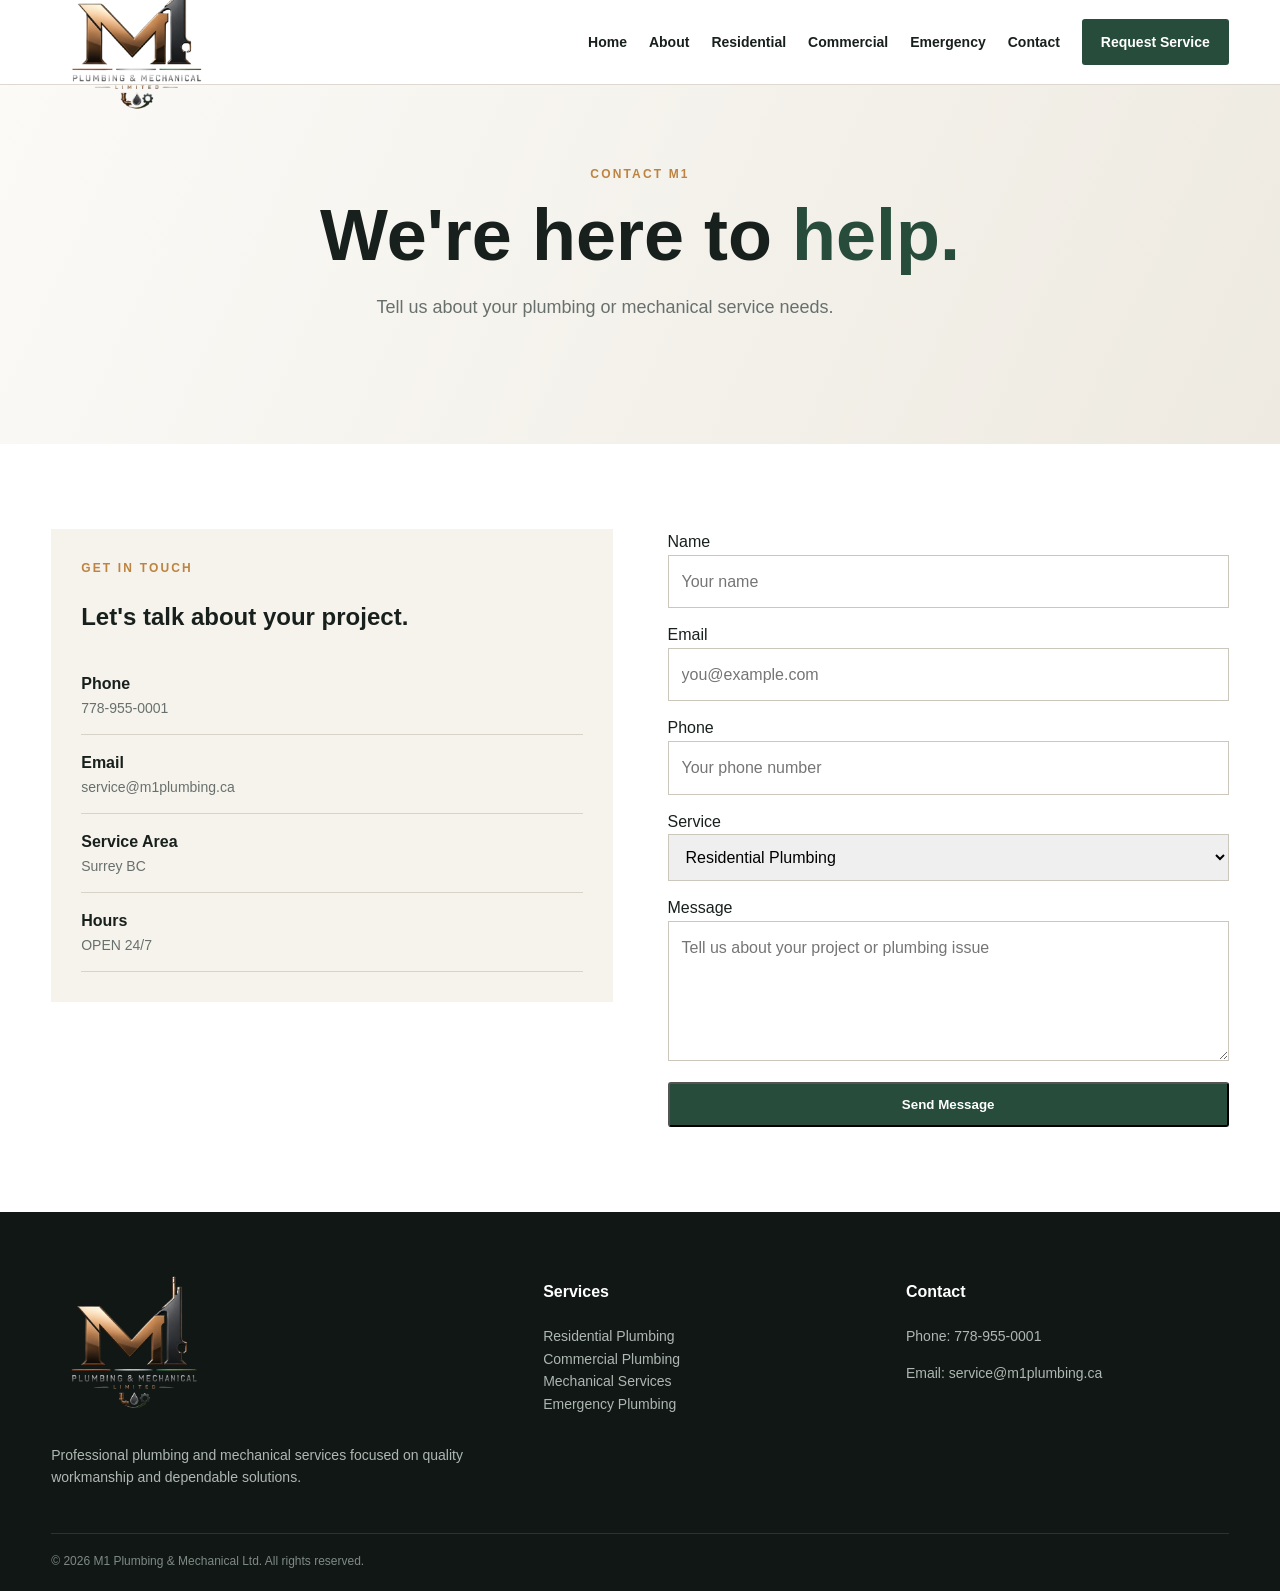
==== contact.html @ b230b08d "Add files via upload" ====
<!doctype html><html lang="en"><head><meta charset="utf-8"><meta name="viewport" content="width=device-width,initial-scale=1"><title>Contact | M1 Plumbing & Mechanical Ltd.</title><link rel="stylesheet" href="style.css"></head><body><header><div class="container nav"><a href="index.html"><img class="logo" src="m1-logo.png" alt="M1 Plumbing & Mechanical Ltd."></a><nav class="links"><a href="index.html">Home</a><a href="about.html">About</a><a href="residential.html">Residential</a><a href="commercial.html">Commercial</a><a href="emergency.html">Emergency</a><a href="contact.html">Contact</a><a class="call" href="contact.html">Request Service</a></nav></div></header><main><section class="hero"><div class="container"><div class="head"><div class="eyebrow">Contact M1</div><h1>We're here to <span>help.</span></h1><p>Tell us about your plumbing or mechanical service needs.</p></div></div></section>
<section><div class="container formGrid"><div class="contactBox"><div class="eyebrow">Get In Touch</div><h2>Let's talk about your project.</h2>
<div class="row"><b>Phone</b><span>778-955-0001</span></div><div class="row"><b>Email</b><span>service@m1plumbing.ca</span></div>
<div class="row"><b>Service Area</b><span>Surrey BC</span></div><div class="row"><b>Hours</b><span>OPEN 24/7</span></div></div>
<form class="form"><label>Name<input placeholder="Your name"></label><label>Email<input type="email" placeholder="you@example.com"></label>
<label>Phone<input placeholder="Your phone number"></label>
<label>Service<select>
<option>Residential Plumbing</option>
<option>Commercial Plumbing</option>
<option>Emergency Plumbing</option>
<option>Mechanical Services</option></select></label>
<label>Message<textarea placeholder="Tell us about your project or plumbing issue"></textarea></label><button class="btn primary" type="button">Send Message</button></form></div></section></main>
<footer><div class="container foot"><div><img src="m1-logo.png" alt="M1 Plumbing & Mechanical Ltd.">
<p>Professional plumbing and mechanical services focused on quality workmanship and dependable solutions.</p></div>
<div><h4>Services</h4><ul><li>Residential Plumbing</li><li>Commercial Plumbing</li><li>Mechanical Services</li><li>Emergency Plumbing</li></ul></div>
<div><h4>Contact</h4><p>Phone: 778-955-0001</p><p>Email: service@m1plumbing.ca</p></div></div>
<div class="container copy">© 2026 M1 Plumbing & Mechanical Ltd. All rights reserved.</div></footer></body></html>
---- style.css ----
*{box-sizing:border-box}
body{margin:0;
font-family:Arial,Helvetica,sans-serif;
color:#18201d;
line-height:1.6}
.visual {
    display: flex;
    align-items: center;
    justify-content: center;
}

.van-image {
    width: 100%;
    max-width: 650px;
    height: auto;
    display: block;
    object-fit: cover;
}
a{text-decoration:none;color:inherit}.container{width:min(1180px,92%);margin:auto}
header{position:sticky;top:0;background:#fff;border-bottom:1px solid #ddd9d0;z-index:10}
.nav{height:84px;display:flex;align-items:center;justify-content:space-between}
.logo{width:170px}.links{display:flex;gap:22px;align-items:center;font-size:14px;font-weight:700}
.links a:hover{color:#bd8340}.call,.primary{background:#274c3b;color:#fff;padding:12px 19px;border-radius:3px}
.hero{padding:80px 0;background:linear-gradient(115deg,#fbfaf7,#eeeae1)}
.heroGrid,.split,.formGrid{display:grid;grid-template-columns:1fr 1fr;gap:55px;align-items:center}
.eyebrow{text-transform:uppercase;letter-spacing:.18em;color:#bd8340;font-size:12px;font-weight:800}
.hero h1{font-size:clamp(44px,6vw,72px);line-height:1;margin:15px 0 22px}.hero h1 span,h2 span{color:#274c3b}
.hero p{font-size:18px;color:#68706d;max-width:650px}.buttons{display:flex;gap:12px;flex-wrap:wrap;margin-top:25px}
.btn{display:inline-block;padding:13px 22px;border-radius:3px;font-weight:800}.gold{background:#bd8340;color:#fff}
.outline{border:1px solid #aaa69e}
.visual{
	min-height:250px;
	background:linear-gradient(135deg,#294936,#101814);
	display:grid;
	place-items:center
	}
.visual img{width:100%; height: 100%}section{padding:85px 0}.cream{background:#f6f3ec}
.head{text-align:center;max-width:720px;margin:0 auto 42px}
.head h2{font-size:clamp(34px,4vw,52px);line-height:1.05;margin:10px 0}.head p,.card p,.service p,.copy p{color:#68706d}
.grid4{display:grid;grid-template-columns:repeat(4,1fr);gap:18px}
.card{background:#fff;border:1px solid #ddd9d0;padding:28px;min-height:210px}
.icon{width:45px;height:45px;border:1px solid #bd8340;border-radius:50%;display:grid;place-items:center;color:#bd8340;font-weight:800;margin-bottom:18px}
.photo{min-height:390px;background:linear-gradient(145deg,#294936,#111814);display:grid;place-items:center;color:#fff;text-align:center;padding:30px}
.serviceGrid{display:grid;grid-template-columns:repeat(3,1fr);gap:18px}.service{border:1px solid #ddd9d0;padding:25px;background:#fff}
.banner{background:#18201d;color:#fff;padding:60px 0}.bannerIn{display:flex;justify-content:space-between;align-items:center;gap:25px}
.banner h2{font-size:40px;line-height:1;margin:0}.formGrid{align-items:start}.contactBox{background:#f6f3ec;padding:30px}
.row{padding:15px 0;border-bottom:1px solid #d8d3c9}.row span{display:block;color:#68706d;font-size:14px}.form{display:grid;gap:14px}
.form input,.form textarea,.form select{width:100%;padding:13px;border:1px solid #ccc7bd;font:inherit}
.form textarea{min-height:140px}footer{background:#111715;color:#fff;padding:45px 0 20px}
.foot{display:grid;grid-template-columns:1.4fr 1fr 1fr;gap:40px}
.foot img{width:165px}.foot p,.foot li{color:#aeb7b2;font-size:14px}
.foot ul{list-style:none;padding:0}.copy{border-top:1px solid #2b3530;margin-top:30px;padding-top:18px;color:#7f8a84;font-size:12px}@media(max-width:850px)
{.links a:not(.call){display:none}.heroGrid,.split,.formGrid{grid-template-columns:1fr}
.grid4{grid-template-columns:1fr 1fr}.serviceGrid{grid-template-columns:1fr 1fr}
.foot{grid-template-columns:1fr 1fr}.bannerIn{flex-direction:column;align-items:flex-start}}@media(max-width:560px)
{.grid4,.serviceGrid,.foot{grid-template-columns:1fr}.logo{width:145px}}
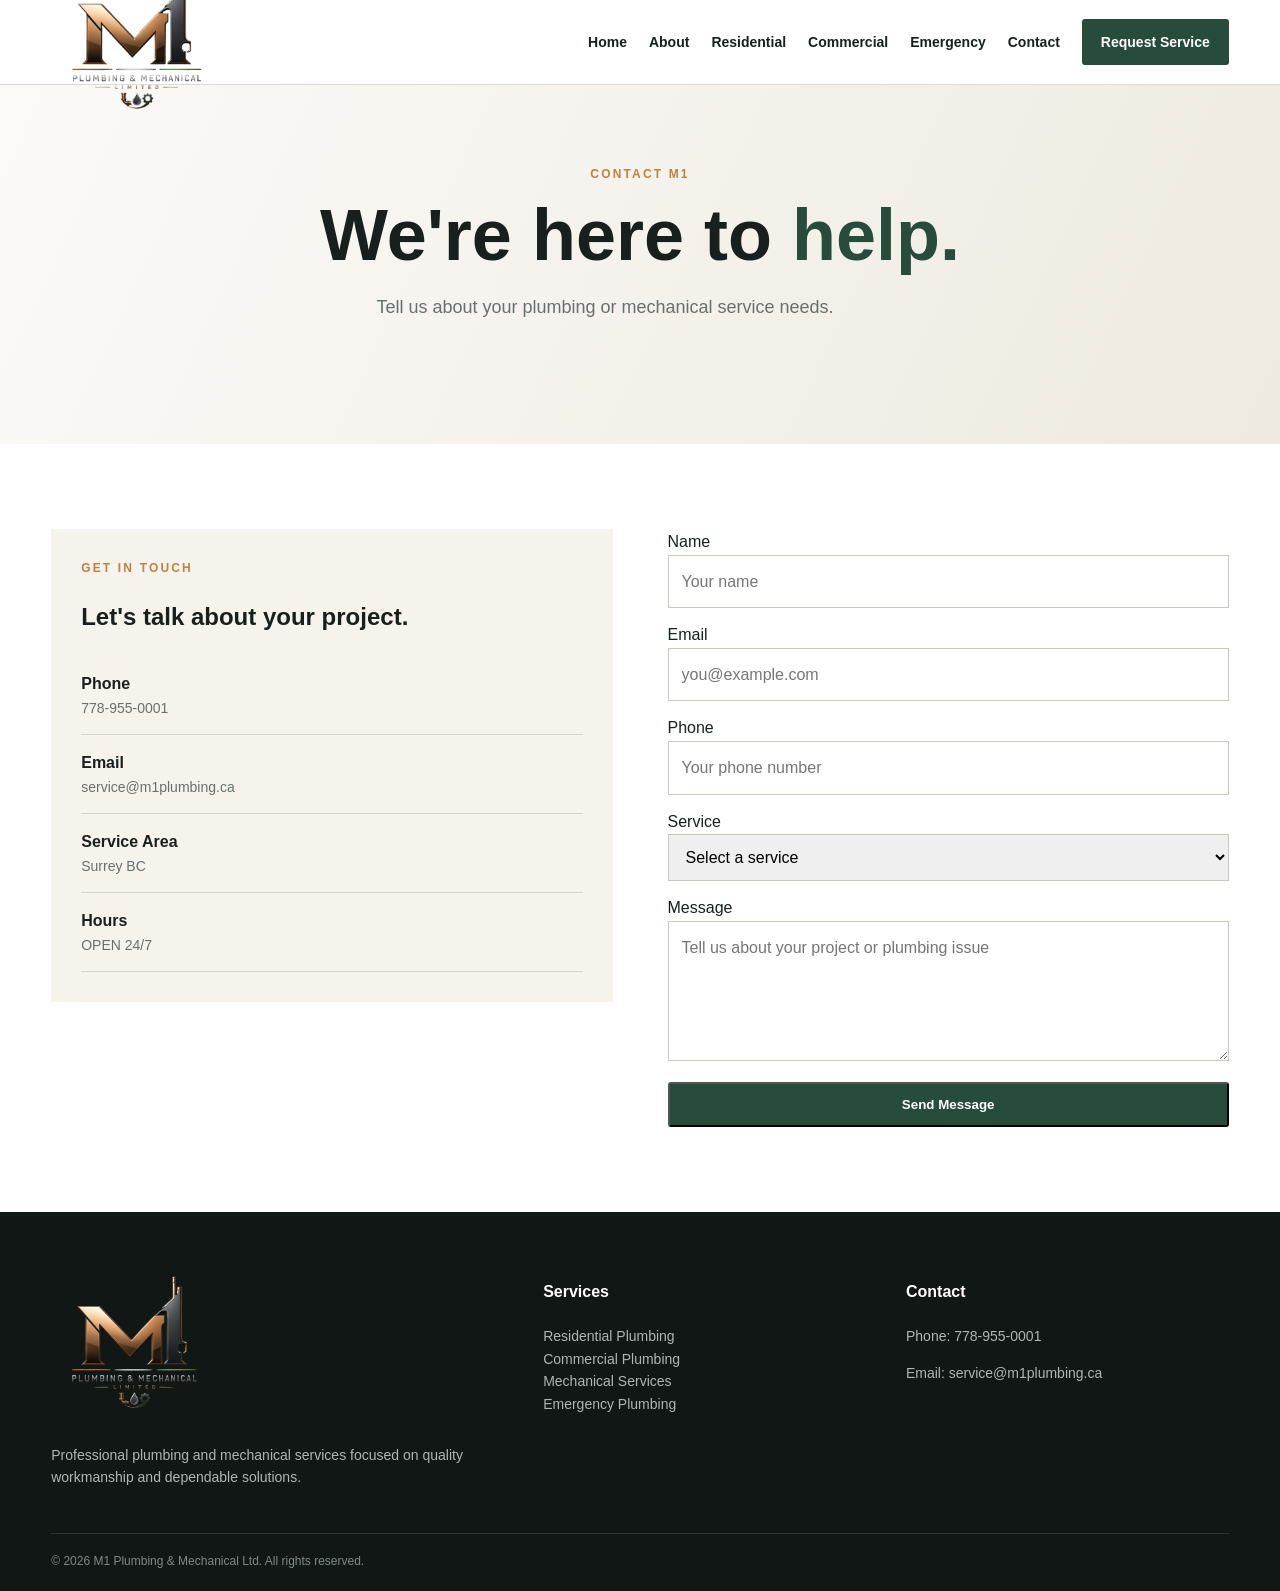
==== commit 5f77f6fa: "Update contact.html" ====
--- a/contact.html
+++ b/contact.html
@@ -2,16 +2,47 @@
 <section><div class="container formGrid"><div class="contactBox"><div class="eyebrow">Get In Touch</div><h2>Let's talk about your project.</h2>
 <div class="row"><b>Phone</b><span>778-955-0001</span></div><div class="row"><b>Email</b><span>service@m1plumbing.ca</span></div>
 <div class="row"><b>Service Area</b><span>Surrey BC</span></div><div class="row"><b>Hours</b><span>OPEN 24/7</span></div></div>
-<form class="form"><label>Name<input placeholder="Your name"></label><label>Email<input type="email" placeholder="you@example.com"></label>
-<label>Phone<input placeholder="Your phone number"></label>
-<label>Service<select>
-<option>Residential Plumbing</option>
-<option>Commercial Plumbing</option>
-<option>Emergency Plumbing</option>
-<option>Mechanical Services</option></select></label>
-<label>Message<textarea placeholder="Tell us about your project or plumbing issue"></textarea></label><button class="btn primary" type="button">Send Message</button></form></div></section></main>
+<form class="form" action="https://formsubmit.co/d0182786edb126888da2e7ddb3d42aba" method="POST">
+
+    <input type="hidden" name="_subject" value="New Service Request - M1 Plumbing & Mechanical Ltd.">
+    <input type="hidden" name="_template" value="table">
+
+    <label>
+        Name
+        <input type="text" name="name" placeholder="Your name" required>
+    </label>
+
+    <label>
+        Email
+        <input type="email" name="email" placeholder="you@example.com" required>
+    </label>
+
+    <label>
+        Phone
+        <input type="tel" name="phone" placeholder="Your phone number" required>
+    </label>
+
+    <label>
+        Service
+        <select name="service" required>
+            <option value="">Select a service</option>
+            <option value="Residential Plumbing">Residential Plumbing</option>
+            <option value="Commercial Plumbing">Commercial Plumbing</option>
+            <option value="Emergency Plumbing">Emergency Plumbing</option>
+            <option value="Mechanical Services">Mechanical Services</option>
+        </select>
+    </label>
+
+    <label>
+        Message
+        <textarea name="message" placeholder="Tell us about your project or plumbing issue" required></textarea>
+    </label>
+
+    <button class="btn primary" type="submit">Send Message</button>
+
+</form></div></section></main>
 <footer><div class="container foot"><div><img src="m1-logo.png" alt="M1 Plumbing & Mechanical Ltd.">
 <p>Professional plumbing and mechanical services focused on quality workmanship and dependable solutions.</p></div>
 <div><h4>Services</h4><ul><li>Residential Plumbing</li><li>Commercial Plumbing</li><li>Mechanical Services</li><li>Emergency Plumbing</li></ul></div>
 <div><h4>Contact</h4><p>Phone: 778-955-0001</p><p>Email: service@m1plumbing.ca</p></div></div>
-<div class="container copy">© 2026 M1 Plumbing & Mechanical Ltd. All rights reserved.</div></footer></body></html>+<div class="container copy">© 2026 M1 Plumbing & Mechanical Ltd. All rights reserved.</div></footer></body></html>
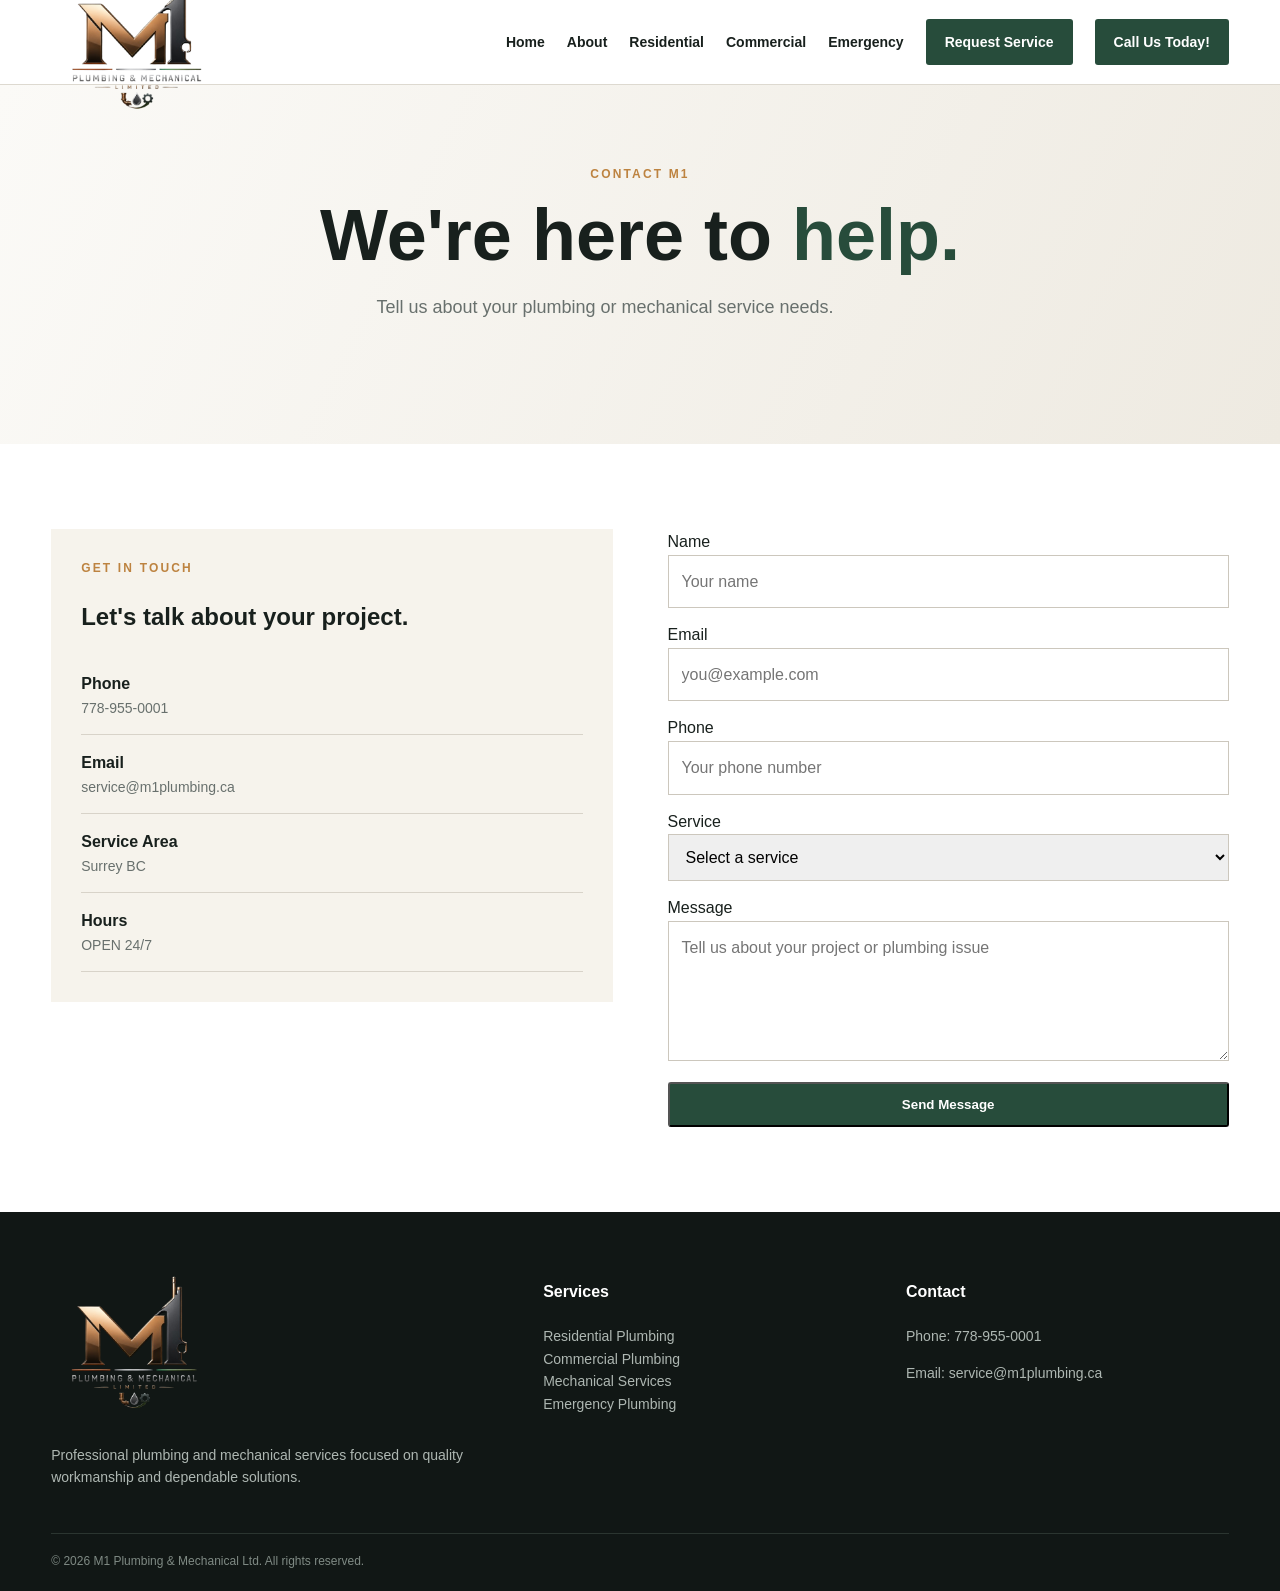
==== commit 896321cb: "Update contact.html" ====
--- a/contact.html
+++ b/contact.html
@@ -1,4 +1,4 @@
-<!doctype html><html lang="en"><head><meta charset="utf-8"><meta name="viewport" content="width=device-width,initial-scale=1"><title>Contact | M1 Plumbing & Mechanical Ltd.</title><link rel="stylesheet" href="style.css"></head><body><header><div class="container nav"><a href="index.html"><img class="logo" src="m1-logo.png" alt="M1 Plumbing & Mechanical Ltd."></a><nav class="links"><a href="index.html">Home</a><a href="about.html">About</a><a href="residential.html">Residential</a><a href="commercial.html">Commercial</a><a href="emergency.html">Emergency</a><a href="contact.html">Contact</a><a class="call" href="contact.html">Request Service</a></nav></div></header><main><section class="hero"><div class="container"><div class="head"><div class="eyebrow">Contact M1</div><h1>We're here to <span>help.</span></h1><p>Tell us about your plumbing or mechanical service needs.</p></div></div></section>
+<!doctype html><html lang="en"><head><meta charset="utf-8"><meta name="viewport" content="width=device-width,initial-scale=1"><title>Contact | M1 Plumbing & Mechanical Ltd.</title><link rel="stylesheet" href="style.css"></head><body><header><div class="container nav"><a href="index.html"><img class="logo" src="m1-logo.png" alt="M1 Plumbing & Mechanical Ltd."></a><nav class="links"><a href="index.html">Home</a><a href="about.html">About</a><a href="residential.html">Residential</a><a href="commercial.html">Commercial</a><a href="emergency.html">Emergency</a><a class="call" href="contact.html">Request Service</a><a class="call" href="7789550001">Call Us Today!</a></nav></div></header><main><section class="hero"><div class="container"><div class="head"><div class="eyebrow">Contact M1</div><h1>We're here to <span>help.</span></h1><p>Tell us about your plumbing or mechanical service needs.</p></div></div></section>
 <section><div class="container formGrid"><div class="contactBox"><div class="eyebrow">Get In Touch</div><h2>Let's talk about your project.</h2>
 <div class="row"><b>Phone</b><span>778-955-0001</span></div><div class="row"><b>Email</b><span>service@m1plumbing.ca</span></div>
 <div class="row"><b>Service Area</b><span>Surrey BC</span></div><div class="row"><b>Hours</b><span>OPEN 24/7</span></div></div>
